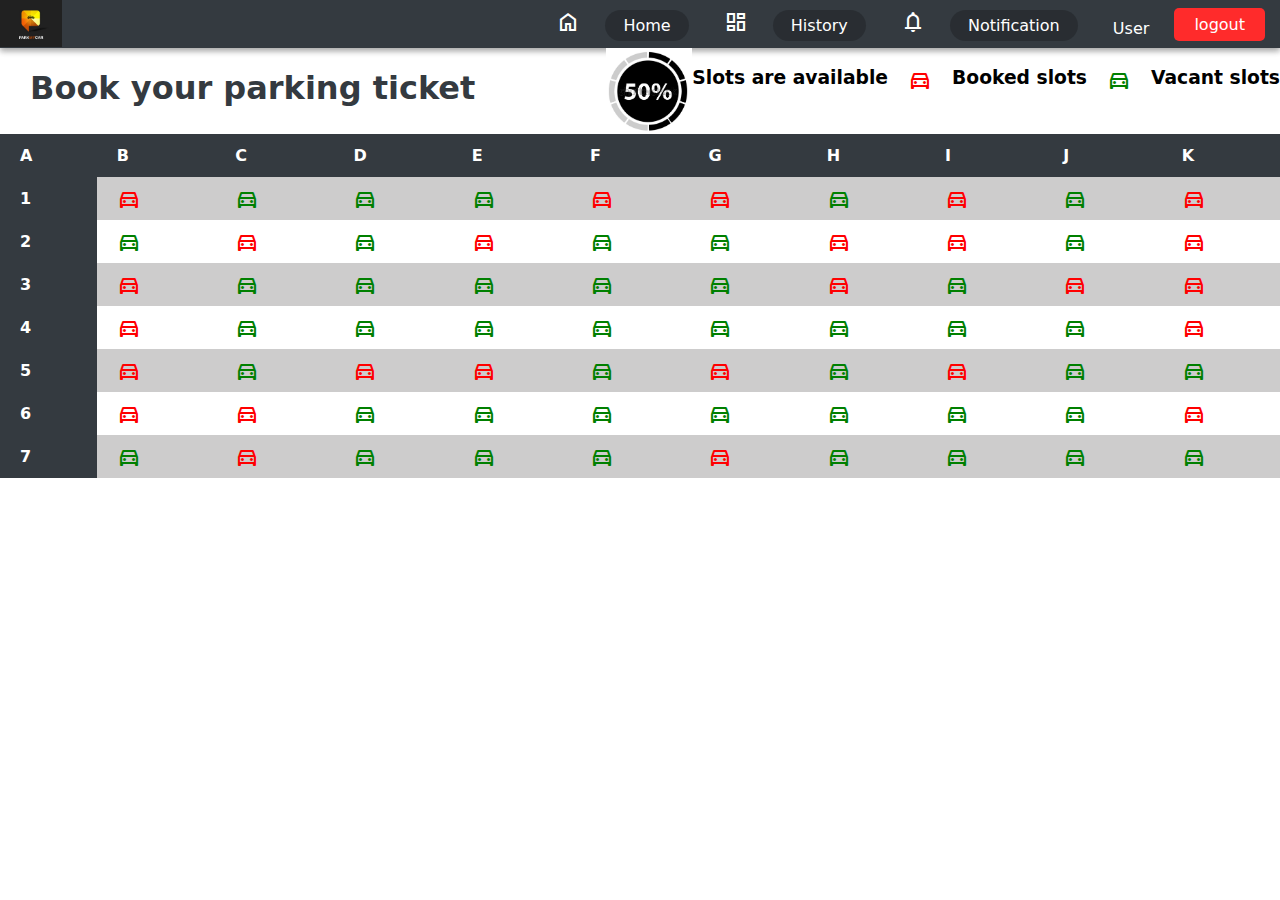
==== bookslot.html @ 97144bcc "initial commit" ====
<html>
 <head>
    <title>Pay and Park admin</title>
    <link rel="icon" type="image/x-icon" href="images/black-bg-icon.png">
    <link rel="stylesheet" href="css/style4.css">
    <link rel="stylesheet" href="https://fonts.googleapis.com/css2?family=Material+Symbols+Outlined:opsz,wght,FILL,GRAD@48,400,0,0" />
 </head>
 <body>
 	<div class="container">
		<div class="nav-bar">
			<div class="left-nav">
				<img src="img/parking-icon.jpg">
			</div>
			<div class="right-nav">
				<span class="material-symbols-outlined">home</span>
				<a id="spn" href="#" >Home</a>
				<span  class="material-symbols-outlined">dashboard</span>
				<a id="spn" href="#" >History</a>
				<span class="material-symbols-outlined">notifications</span>
				<a id="spn" href="#" >Notification</a>	
				<span id="lout">User</span>
				<a id="lout" href="#" >logout</a>
			</div>
			<div class="clear"></div>	
		</div>
		
	</div>
	<div class="content">
		<div class="heading">
				<div class="left-heading">
  					<h1>Book your parking ticket</h1>
				</div>
				<div class="right-heading">
					
					<img id="title-img" src="img/persentage-image.png">
					<h3>Slots are available</h3>
					<span id="booked" class="material-symbols-outlined booked">directions_car</span>
					<h3>Booked slots</h3>
					<span id="vacant" class="material-symbols-outlined booked">directions_car</span>
					<h3>Vacant slots</h3>
				</div>
		</div>
		<div class="content-body">
		<table id="customers">
  			<tr>
    				<th>A</th>
    				<th>B</th>
				<th>C</th>
				<th>D</th>
				<th>E</th>
				<th>F</th>
				<th>G</th>
				<th>H</th>
				<th>I</th>
				<th>J</th>
				<th>K</th>
  			</tr>
 			<tr>
				<th>1</th>
   				<td><span id="booked" class="material-symbols-outlined">directions_car</span></td>
				<td><span id="vacant" class="material-symbols-outlined">directions_car</span></td>
				<td><span id="vacant" class="material-symbols-outlined">directions_car</span></td>
				<td><span id="vacant" class="material-symbols-outlined">directions_car</span></td>
				<td><span id="booked" class="material-symbols-outlined">directions_car</span></td>
				<td><span id="booked" class="material-symbols-outlined">directions_car</span></td>
				<td><span id="vacant" class="material-symbols-outlined">directions_car</span></td>
				<td><span id="booked" class="material-symbols-outlined">directions_car</span></td>
				<td><span id="vacant" class="material-symbols-outlined">directions_car</span></td>
				<td><span id="booked" class="material-symbols-outlined">directions_car</span></td>
  			</tr>
			<tr>
				<th>2</th>
   				<td><span id="vacant" class="material-symbols-outlined">directions_car</span></td>
				<td><span id="booked" class="material-symbols-outlined">directions_car</span></td>
				<td><span id="vacant" class="material-symbols-outlined">directions_car</span></td>
				<td><span id="booked" class="material-symbols-outlined">directions_car</span></td>
				<td><span id="vacant" class="material-symbols-outlined">directions_car</span></td>
				<td><span id="vacant" class="material-symbols-outlined">directions_car</span></td>
				<td><span id="booked" class="material-symbols-outlined">directions_car</span></td>
				<td><span id="booked" class="material-symbols-outlined">directions_car</span></td>
				<td><span id="vacant" class="material-symbols-outlined">directions_car</span></td>
				<td><span id="booked" class="material-symbols-outlined">directions_car</span></td>
  			</tr>
			<tr>
				<th>3</th>
   				<td><span id="booked" class="material-symbols-outlined">directions_car</span></td>
				<td><span id="vacant" class="material-symbols-outlined">directions_car</span></td>
				<td><span id="vacant" class="material-symbols-outlined">directions_car</span></td>
				<td><span id="vacant" class="material-symbols-outlined">directions_car</span></td>
				<td><span id="vacant" class="material-symbols-outlined">directions_car</span></td>
				<td><span id="vacant" class="material-symbols-outlined">directions_car</span></td>
				<td><span id="booked" class="material-symbols-outlined">directions_car</span></td>
				<td><span id="vacant" class="material-symbols-outlined">directions_car</span></td>
				<td><span id="booked" class="material-symbols-outlined">directions_car</span></td>
				<td><span id="booked" class="material-symbols-outlined">directions_car</span></td>
  			</tr>
			<tr>
				<th>4</th>
   				<td><span id="booked" class="material-symbols-outlined">directions_car</span></td>
				<td><span id="vacant" class="material-symbols-outlined">directions_car</span></td>
				<td><span id="vacant" class="material-symbols-outlined">directions_car</span></td>
				<td><span id="vacant" class="material-symbols-outlined">directions_car</span></td>
				<td><span id="vacant" class="material-symbols-outlined">directions_car</span></td>
				<td><span id="vacant" class="material-symbols-outlined">directions_car</span></td>
				<td><span id="vacant"class="material-symbols-outlined">directions_car</span></td>
				<td><span id="vacant"class="material-symbols-outlined">directions_car</span></td>
				<td><span id="vacant"class="material-symbols-outlined">directions_car</span></td>
				<td><span id="booked" class="material-symbols-outlined">directions_car</span></td>
  			</tr>
			<tr>
				<th>5</th>
   				<td><span id="booked" class="material-symbols-outlined">directions_car</span></td>
				<td><span id="vacant" class="material-symbols-outlined">directions_car</span></td>
				<td><span id="booked" class="material-symbols-outlined">directions_car</span></td>
				<td><span id="booked" class="material-symbols-outlined">directions_car</span></td>
				<td><span id="vacant" class="material-symbols-outlined">directions_car</span></td>
				<td><span id="booked" class="material-symbols-outlined">directions_car</span></td>
				<td><span id="vacant" class="material-symbols-outlined">directions_car</span></td>
				<td><span id="booked" class="material-symbols-outlined">directions_car</span></td>
				<td><span id="vacant" class="material-symbols-outlined">directions_car</span></td>
				<td><span id="vacant" class="material-symbols-outlined">directions_car</span></td>
  			</tr>
			<tr>
				<th>6</th>
   				<td><span id="booked" class="material-symbols-outlined">directions_car</span></td>
				<td><span id="booked" class="material-symbols-outlined">directions_car</span></td>
				<td><span id="vacant" class="material-symbols-outlined">directions_car</span></td>
				<td><span id="vacant" class="material-symbols-outlined">directions_car</span></td>
				<td><span id="vacant" class="material-symbols-outlined">directions_car</span></td>
				<td><span id="vacant" class="material-symbols-outlined">directions_car</span></td>
				<td><span id="vacant" class="material-symbols-outlined">directions_car</span></td>
				<td><span id="vacant" class="material-symbols-outlined">directions_car</span></td>
				<td><span id="vacant" class="material-symbols-outlined">directions_car</span></td>
				<td><span id="booked" class="material-symbols-outlined">directions_car</span></td>
  			</tr>
			<tr>
				<th>7</th>
   				<td><span id="vacant" class="material-symbols-outlined">directions_car</span></td>
				<td><span id="booked" class="material-symbols-outlined">directions_car</span></td>
				<td><span id="vacant" class="material-symbols-outlined">directions_car</span></td>
				<td><span id="vacant" class="material-symbols-outlined">directions_car</span></td>
				<td><span id="vacant" class="material-symbols-outlined">directions_car</span></td>
				<td><span id="booked" class="material-symbols-outlined">directions_car</span></td>
				<td><span id="vacant" class="material-symbols-outlined">directions_car</span></td>
				<td><span id="vacant" class="material-symbols-outlined">directions_car</span></td>
				<td><span id="vacant" class="material-symbols-outlined">directions_car</span></td>
				<td><span id="vacant" class="material-symbols-outlined">directions_car</span></td>
  			</tr>
  			
		</table>
		</div>
	</div>
   </div>
 </body>    
</html>
---- css/style4.css ----
*{
  	font-family: system-ui;
}
body{
	padding:0px;
	margin: 0px;
}
.nav-bar{
   	box-shadow: 0 3px 6px rgba(0,0,0,0.16), 0 3px 6px rgba(0,0,0,0.23);
   	background:#343A40;
	width: 100%;
}
.right-nav{
   	display: inline-block;
   	float: right;
   	padding: 5px;
}
.nav-bar span{
    	padding: 5px 20px;
    	vertical-align: sub;
    	color: white;
}
.right-nav span{
    	text-decoration: none;
    	border-radius: 20px;
    	display: inline-block;
}
.right-nav a{
    	padding: 7px 20px;
    	margin-right: 10px;
    	background: #ff2b2b;
    	color: white;
    	text-decoration: none;
    	border-radius: 5px;
}
#spn{
    	padding: 6px 18px;
    	text-decoration: none;
    	border-radius: 20px;
    	background: #00000036;
    	display: inline-block;
    	vertical-align: middle;
}
#lot{
	vertical-align: baseline;
}
.clear{ 
    	clear: both; 
}
tr.content {
	border: 1px solid black;
}
.left-nav{
    	display: contents;
}
.left-nav img{
    	width: 62px;
}

#customers {
  	font-family: Arial, Helvetica, sans-serif;
  	border-collapse: collapse;
  	width: 100%;
}

	#customers td, #customers th {
    	padding: 8px 20px;
}
#customers tr:nth-child(even){
	background-color: #cdcccc;
}
#customers tr:hover {
	background-color: #ddd;
}
#customers th {
  	padding-top: 12px;
  	padding-bottom: 12px;
  	text-align: left;
  	background-color: #343a40;
  	color: white;
}
.content button{
    	background: red;
    	color: white;
    	border: none;
    	border-radius: 5px;
    	padding: 8px 15px;
}
.content h1{
	padding: 0px 30px;
	color: #343A40;
}
.heading img{
	width: 86px;
}
.heading{
	display: flex;
	justify-content: space-between;
}
#vacant{
	color:green;
}
#booked{
    color: red;
}
.right-heading{
	display: flex;
}
.left-heading{
	display:flex;
}
span.right-heading,span.left-heading{
    margin-top: 20px;
}
.booked{
	margin:20px;
}
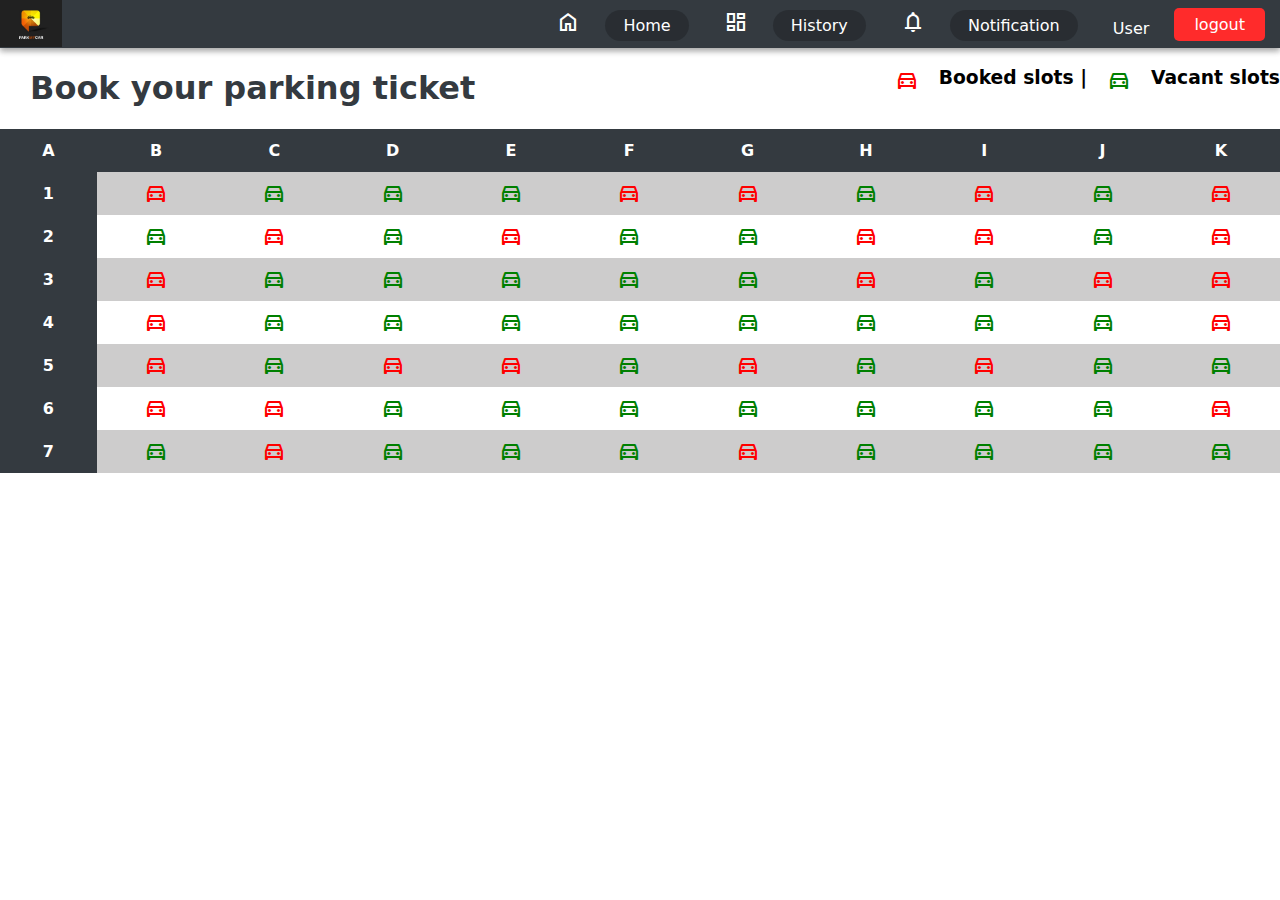
==== commit 96617bf8: "initial commit" ====
--- a/bookslot.html
+++ b/bookslot.html
@@ -31,11 +31,8 @@
   					<h1>Book your parking ticket</h1>
 				</div>
 				<div class="right-heading">
-					
-					<img id="title-img" src="img/persentage-image.png">
-					<h3>Slots are available</h3>
 					<span id="booked" class="material-symbols-outlined booked">directions_car</span>
-					<h3>Booked slots</h3>
+					<h3>Booked slots |</h3>
 					<span id="vacant" class="material-symbols-outlined booked">directions_car</span>
 					<h3>Vacant slots</h3>
 				</div>
--- a/css/style4.css
+++ b/css/style4.css
@@ -63,7 +63,8 @@
   	width: 100%;
 }
 
-	#customers td, #customers th {
+#customers td, #customers th {
+	text-align: center;
     	padding: 8px 20px;
 }
 #customers tr:nth-child(even){
@@ -75,7 +76,7 @@
 #customers th {
   	padding-top: 12px;
   	padding-bottom: 12px;
-  	text-align: left;
+  	text-align: center;
   	background-color: #343a40;
   	color: white;
 }
